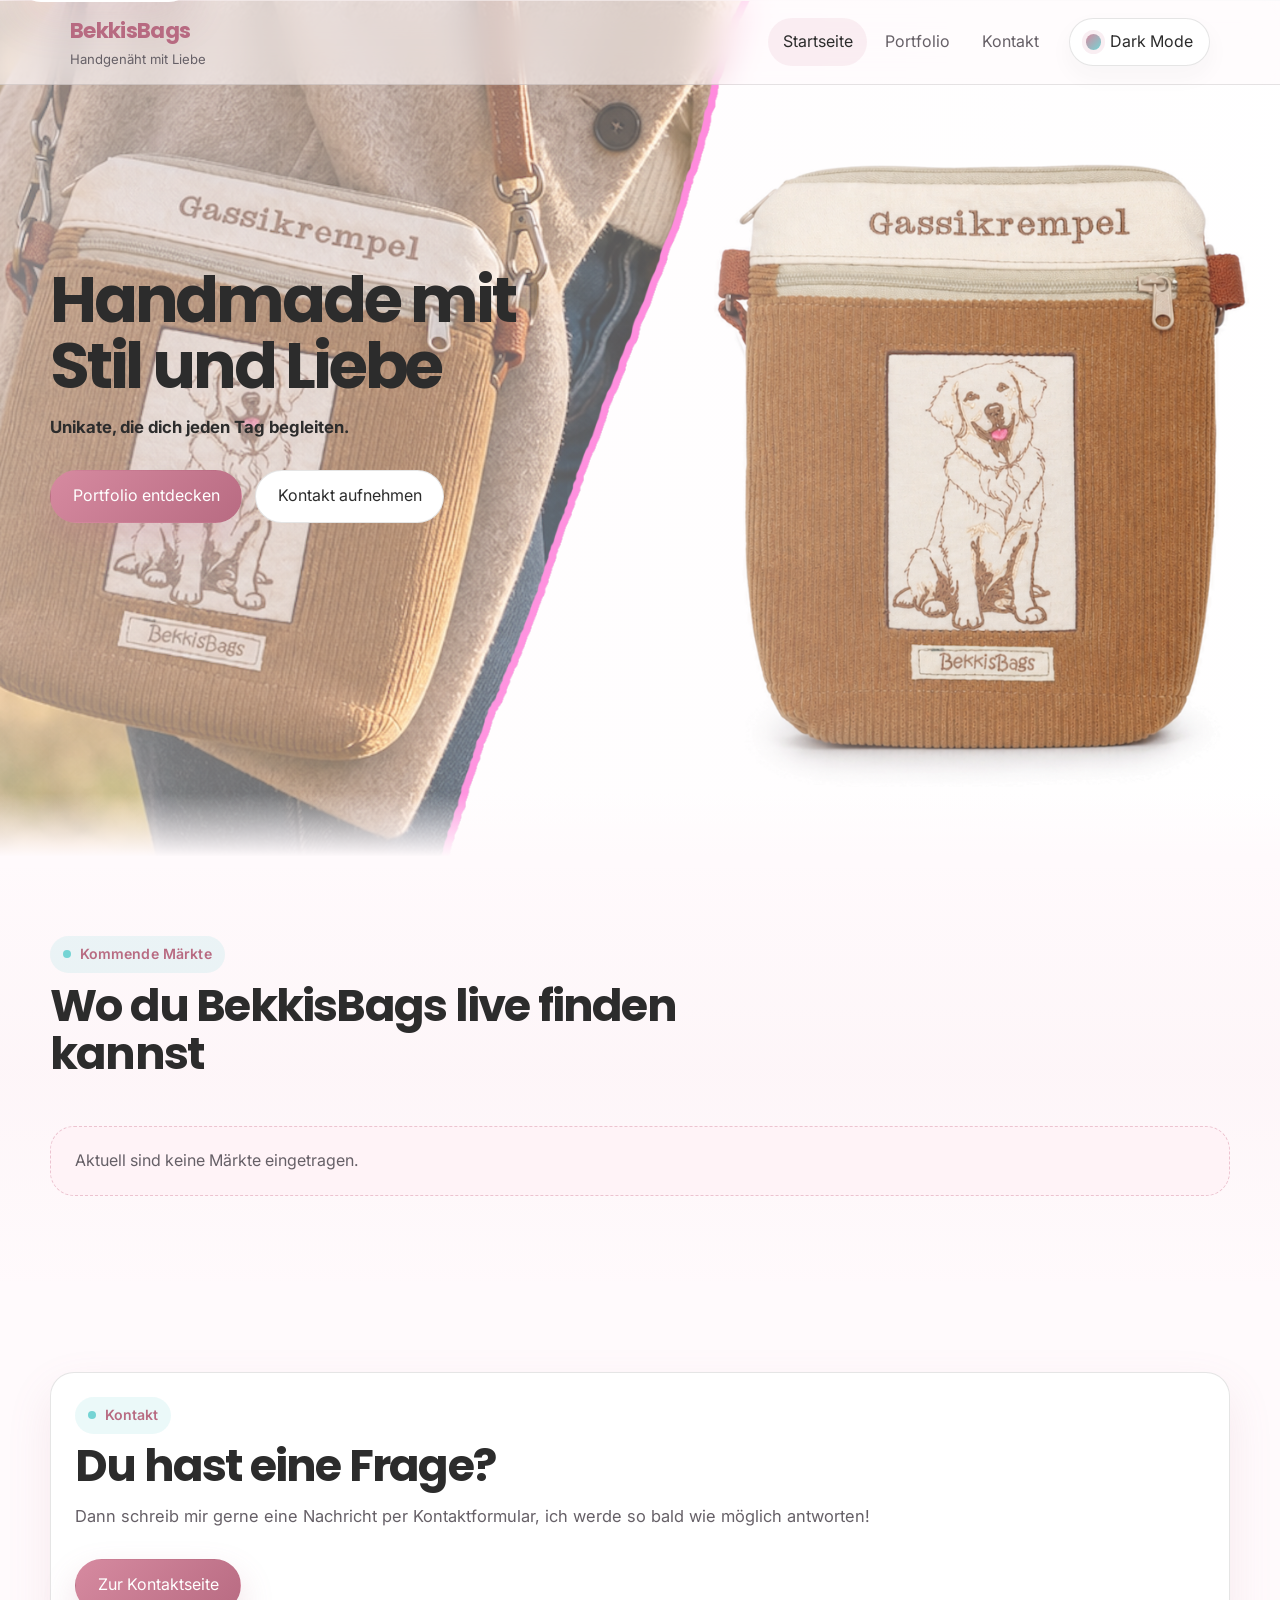
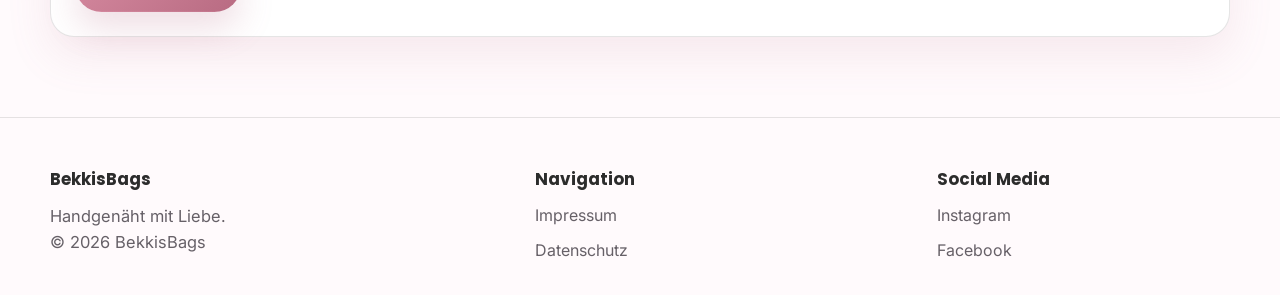
==== index.html @ 292ce3d6 "Add files via upload" ====
<!doctype html>
<html lang="de">
<head>
  <meta charset="utf-8">
  <meta name="viewport" content="width=device-width, initial-scale=1">
  <title>Handgenäht mit Liebe</title>
  <meta name="description" content="BekkisBags präsentiert handgenähte Taschen, Rucksäcke, Portmonees und Accessoires als stilvolles Portfolio mit Kontaktmöglichkeit.">
  <meta name="keywords" content="BekkisBags, Taschen, Rucksäcke, Portmonees, Accessoires, handgenäht, Handmade, Portfolio">
  <meta name="theme-color" content="#d68aa0">
  <meta property="og:title" content="Handgenäht mit Liebe">
  <meta property="og:description" content="Portfolio für handgefertigte Taschen, Rucksäcke, Portmonees und kreative Näharbeiten.">
  <meta property="og:image" content="assets/images/og-image.svg">
  <meta name="twitter:card" content="summary_large_image">
  <meta name="twitter:title" content="Handgenäht mit Liebe">
  <meta name="twitter:description" content="Portfolio für handgefertigte Taschen, Rucksäcke, Portmonees und kreative Näharbeiten.">
  <meta name="twitter:image" content="assets/images/og-image.svg">
  <link rel="icon" href="assets/favicon/favicon.svg" type="image/svg+xml">
  <link rel="apple-touch-icon" href="assets/favicon/favicon.svg">
  <link rel="preconnect" href="https://fonts.googleapis.com">
  <link rel="preconnect" href="https://fonts.gstatic.com" crossorigin>
  <link href="https://fonts.googleapis.com/css2?family=Inter:wght@400;500;600;700&family=Poppins:wght@500;600;700&display=swap" rel="stylesheet">
  <link rel="stylesheet" href="css/style.css">
  <link rel="stylesheet" href="css/darkmode.css">
  <script src="js/main.js" defer></script>
  <script src="js/darkmode.js" defer></script>
  <script src="js/markets.js" defer></script>
</head>
<body class="page-home">
  <a class="skip-link" href="#inhalt">Zum Inhalt springen</a>

  <header class="site-header">
    <div class="header-inner">
      <a class="brand" href="index.html" aria-label="BekkisBags Startseite">
        <span class="brand__name">BekkisBags</span>
        <span class="brand__tagline">Handgenäht mit Liebe</span>
      </a>

      <div class="header-spacer"></div>

      <button class="nav-toggle" type="button" data-nav-toggle aria-expanded="false" aria-controls="site-nav">
        <span class="nav-toggle__bars" aria-hidden="true"><span></span><span></span><span></span></span>
        <span>Menü</span>
      </button>

      <nav id="site-nav" class="site-nav" data-site-nav aria-label="Hauptnavigation">
        <ul class="site-nav__list">
          <li><a class="nav-link" href="index.html">Startseite</a></li>
          <li><a class="nav-link" href="portfolio.html">Portfolio</a></li>
          <li><a class="nav-link" href="kontakt.html">Kontakt</a></li>
        </ul>
      </nav>

      <button class="theme-toggle" type="button" data-theme-toggle aria-pressed="false">
        <span class="theme-toggle__dot" aria-hidden="true"></span>
        <span class="theme-toggle__label" data-theme-label>Dark Mode</span>
      </button>
    </div>
  </header>

  <main id="inhalt" class="site-main">
    <section class="section hero">
      <div class="container hero__grid">
        <div class="hero__content">
          <h1 class="hero__title">Handmade mit Stil und Liebe</h1>
          <p class="hero__text">
            <strong>Unikate, die dich jeden Tag begleiten.</strong>
          </p>

          <div class="home-actions">
            <a class="button button--primary" href="portfolio.html">Portfolio entdecken</a>
            <a class="button button--ghost" href="kontakt.html">Kontakt aufnehmen</a>
          </div>
        </div>
      </div>
    </section>

    <section class="section section--soft" id="maerkte">
      <div class="container" data-markets data-markets-json="data/markets.json">
        <div class="section__heading">
          <span class="eyebrow">Kommende Märkte</span>
          <h2 class="section__title">Wo du BekkisBags live finden kannst</h2>
        </div>
        <div class="markets-grid" data-markets-list></div>
        <p class="empty-state" data-markets-empty hidden>Aktuell sind keine Märkte eingetragen.</p>
      </div>
    </section>

    <section class="section">
      <div class="container">
        <div class="panel">
          <span class="eyebrow">Kontakt</span>
          <h2 class="section__title">Du hast eine Frage?</h2>
          <p class="section__intro">
            Dann schreib mir gerne eine Nachricht per Kontaktformular, ich werde so bald wie möglich antworten!
          </p>
          <div class="home-actions">
            <a class="button button--primary" href="kontakt.html">Zur Kontaktseite</a>
          </div>
        </div>
      </div>
    </section>
  </main>

  <footer class="site-footer">
    <div class="footer-inner">
      <div>
        <h2 class="footer-title">BekkisBags</h2>
        <p class="section__intro">
          Handgenäht mit Liebe.
        </p>
        <p class="section__intro">
          © 2026 BekkisBags
        </p>
      </div>

      <div>
        <h2 class="footer-title">Navigation</h2>
        <ul class="footer-nav">
          <li><a href="impressum.html">Impressum</a></li>
          <li><a href="datenschutz.html">Datenschutz</a></li>
        </ul>
      </div>

      <div>
        <h2 class="footer-title">Social Media</h2>
        <ul class="social-list">
          <li><a href="https://www.instagram.com/bekkisbags/" target="_blank" rel="noopener noreferrer">Instagram</a></li>
          <li><a href="https://www.facebook.com/profile.php?id=61571619514822" target="_blank" rel="noopener noreferrer">Facebook</a></li>
        </ul>
      </div>
    </div>
  </footer>
</body>
</html>
---- css/style.css ----
/* ==========================================================================
   BekkisBags - Grundlayout und Komponenten
   --------------------------------------------------------------------------
   Diese Datei enthält die komplette helle Basis der Website:
   - Farben und Typografie
   - Header, Navigation und Footer
   - Hero, Karten, Formulare und Galerie
   - Responsive Layout für Mobile, Tablet und Desktop
   ========================================================================== */

:root {
  --primary: #d68aa0;
  --primary-dark: #b86b82;
  --accent: #74d4d4;
  --background: #fffafc;
  --surface: #ffffff;
  --surface-alt: #fff3f7;
  --text: #2c2c2c;
  --muted: #666067;
  --border: rgba(44, 44, 44, 0.12);
  --shadow: 0 18px 45px rgba(182, 107, 130, 0.12);
  --radius-xl: 32px;
  --radius-lg: 24px;
  --radius-md: 18px;
  --radius-sm: 12px;
  --container: 1180px;
  --transition: 200ms ease;
  --header-height: 84px;
  color-scheme: light;
}

html {
  scroll-behavior: smooth;
}

*,
*::before,
*::after {
  box-sizing: border-box;
}

body {
  margin: 0;
  min-height: 100vh;
  font-family: "Inter", system-ui, -apple-system, BlinkMacSystemFont, "Segoe UI", sans-serif;
  background:
    radial-gradient(circle at top left, rgba(214, 138, 160, 0.12), transparent 34%),
    radial-gradient(circle at top right, rgba(116, 212, 212, 0.12), transparent 28%),
    var(--background);
  color: var(--text);
  line-height: 1.6;
  text-rendering: optimizeLegibility;
  -webkit-font-smoothing: antialiased;
}

img,
svg {
  max-width: 100%;
  display: block;
}

a {
  color: inherit;
  text-decoration: none;
}

button,
input,
textarea,
select {
  font: inherit;
}

button {
  cursor: pointer;
}

::selection {
  background: rgba(214, 138, 160, 0.22);
}

.skip-link {
  position: absolute;
  left: 1rem;
  top: -3rem;
  z-index: 1000;
  padding: 0.75rem 1rem;
  border-radius: 999px;
  background: var(--surface);
  box-shadow: var(--shadow);
  transition: top var(--transition);
}

.skip-link:focus {
  top: 1rem;
}

.site-header {
  position: sticky;
  top: 0;
  z-index: 900;
  backdrop-filter: blur(16px);
  background: color-mix(in srgb, var(--background) 82%, transparent);
  border-bottom: 1px solid var(--border);
}

body.page-home .site-header {
  background: color-mix(in srgb, var(--background) 58%, transparent);
}

.header-inner {
  max-width: var(--container);
  min-height: var(--header-height);
  margin: 0 auto;
  padding: 0 1.25rem;
  display: flex;
  align-items: center;
  gap: 1rem;
}

.brand {
  display: inline-flex;
  flex-direction: column;
  justify-content: center;
  gap: 0.05rem;
  min-width: 0;
}

.brand__name {
  font-family: "Poppins", sans-serif;
  font-size: 1.35rem;
  font-weight: 700;
  letter-spacing: -0.03em;
  color: var(--primary-dark);
}

.brand__tagline {
  font-size: 0.82rem;
  color: var(--muted);
}

.header-spacer {
  flex: 1;
}

.nav-toggle,
.theme-toggle {
  border: 1px solid var(--border);
  background: var(--surface);
  color: var(--text);
  border-radius: 999px;
  min-height: 48px;
  padding: 0 1rem;
  transition:
    transform var(--transition),
    border-color var(--transition),
    background-color var(--transition),
    color var(--transition);
  box-shadow: 0 10px 24px rgba(44, 44, 44, 0.04);
}

.nav-toggle:hover,
.theme-toggle:hover,
.nav-link:hover,
.button:hover,
.category-card:hover,
.gallery-card:hover {
  transform: translateY(-1px);
}

.nav-toggle {
  display: none;
  align-items: center;
  gap: 0.6rem;
}

.nav-toggle__bars {
  width: 18px;
  height: 12px;
  position: relative;
}

.nav-toggle__bars span {
  position: absolute;
  left: 0;
  right: 0;
  height: 2px;
  border-radius: 99px;
  background: currentColor;
  transition: transform var(--transition), top var(--transition), opacity var(--transition);
}

.nav-toggle__bars span:nth-child(1) { top: 0; }
.nav-toggle__bars span:nth-child(2) { top: 5px; }
.nav-toggle__bars span:nth-child(3) { top: 10px; }

.nav-toggle[aria-expanded="true"] .nav-toggle__bars span:nth-child(1) {
  top: 5px;
  transform: rotate(45deg);
}

.nav-toggle[aria-expanded="true"] .nav-toggle__bars span:nth-child(2) {
  opacity: 0;
}

.nav-toggle[aria-expanded="true"] .nav-toggle__bars span:nth-child(3) {
  top: 5px;
  transform: rotate(-45deg);
}

.site-nav {
  display: flex;
  align-items: center;
  gap: 0.4rem;
}

.site-nav__list {
  display: flex;
  align-items: center;
  gap: 0.2rem;
  list-style: none;
  margin: 0;
  padding: 0;
}

.nav-link {
  display: inline-flex;
  align-items: center;
  min-height: 48px;
  padding: 0 0.9rem;
  border-radius: 999px;
  color: var(--muted);
  transition:
    transform var(--transition),
    color var(--transition),
    background-color var(--transition);
}

.nav-link:hover,
.nav-link[aria-current="page"] {
  color: var(--text);
  background: rgba(214, 138, 160, 0.12);
}

.theme-toggle {
  display: inline-flex;
  align-items: center;
  gap: 0.55rem;
  white-space: nowrap;
}

.theme-toggle__dot {
  width: 0.95rem;
  height: 0.95rem;
  border-radius: 50%;
  background: linear-gradient(135deg, var(--primary), var(--accent));
  box-shadow: 0 0 0 4px rgba(214, 138, 160, 0.14);
}

.site-main {
  width: 100%;
}

.section {
  padding: 5rem 1.25rem;
}

.section--soft {
  background: linear-gradient(180deg, transparent, rgba(214, 138, 160, 0.04), transparent);
}

.container {
  max-width: var(--container);
  margin: 0 auto;
}

.eyebrow {
  display: inline-flex;
  align-items: center;
  gap: 0.55rem;
  padding: 0.45rem 0.8rem;
  border-radius: 999px;
  background: rgba(116, 212, 212, 0.14);
  color: var(--primary-dark);
  font-size: 0.88rem;
  font-weight: 600;
  letter-spacing: 0.01em;
}

.eyebrow::before {
  content: "";
  width: 0.5rem;
  height: 0.5rem;
  border-radius: 50%;
  background: var(--accent);
}

.hero {
  position: relative;
  min-height: 95vh;
  z-index: 0;
  margin-top: calc(var(--header-height) * -1);
  padding-top: calc(var(--header-height) + 3rem);
  padding-bottom: 5rem;
  overflow: hidden;
  background-image:
    linear-gradient(
      90deg,
      rgba(255, 250, 252, 0.50) 0%,
      rgba(255, 250, 252, 0.40) 34%,
      rgba(255, 250, 252, 0.30) 64%,
      rgba(255, 250, 252, 0.10) 100%
    ),
    url("../assets/images/hero/hero.webp");
  background-size: cover;
  background-position: center right;
  background-repeat: no-repeat;
  isolation: isolate;
}

.hero__grid {
  display: grid;
  grid-template-columns: minmax(0, 1fr);
  align-items: center;
}

.hero__content {
  position: relative;
  z-index: 1;
  max-width: 42rem;
  margin-top: 8rem;
}

.hero__brand {
  display: inline-flex;
  margin-bottom: 0.5rem;
  font-family: "Poppins", sans-serif;
  font-size: 0.94rem;
  font-weight: 700;
  letter-spacing: 0.18em;
  text-transform: uppercase;
  color: var(--primary-dark);
}

.hero__title {
  margin: 0.4rem 0 1rem;
  font-family: "Poppins", sans-serif;
  font-size: clamp(2.2rem, 5vw, 4.2rem);
  line-height: 1.02;
  letter-spacing: -0.05em;
  max-width: 12ch;
}

.hero__text {
  margin: 0;
  max-width: 40rem;
  color: var(--text);
  font-size: 1.05rem;
}

.hero__actions {
  display: flex;
  flex-wrap: wrap;
  gap: 0.8rem;
  margin-top: 1.6rem;
}

.button {
  display: inline-flex;
  align-items: center;
  justify-content: center;
  gap: 0.55rem;
  min-height: 50px;
  padding: 0.8rem 1.35rem;
  border-radius: 999px;
  border: 1px solid transparent;
  transition:
    transform var(--transition),
    background-color var(--transition),
    color var(--transition),
    border-color var(--transition);
}

.button--primary {
  background: linear-gradient(135deg, var(--primary), var(--primary-dark));
  color: #fff;
  box-shadow: 0 16px 34px rgba(182, 107, 130, 0.22);
}

.button--ghost {
  background: var(--surface);
  border-color: var(--border);
  color: var(--text);
}

.home-actions {
  display: flex;
  flex-wrap: wrap;
  gap: 0.8rem;
  margin-top: 1.8rem;
}

.hero::after {
  content: "";
  position: absolute;
  left: 0;
  right: 0;
  bottom: -1px;
  height: clamp(6rem, 14vw, 12rem);
  background: linear-gradient(180deg, rgba(255, 250, 252, 0) 0%, var(--background) 100%);
  pointer-events: none;
  z-index: 0;
  height: 4rem;
}

.section__heading {
  max-width: 48rem;
  margin-bottom: 2rem;
}

.section__title {
  margin: 0.55rem 0 0.8rem;
  font-family: "Poppins", sans-serif;
  font-size: clamp(1.8rem, 3.5vw, 2.8rem);
  line-height: 1.08;
  letter-spacing: -0.04em;
}

.section__intro {
  margin: 0;
  color: var(--muted);
  font-size: 1.03rem;
}

.section__subtitle {
  margin: 0;
  font-family: "Poppins", sans-serif;
  font-size: 1.6rem;
  letter-spacing: -0.03em;
}

.about-grid,
.category-grid,
.contact-grid {
  display: grid;
  gap: 1.2rem;
}

.about-grid {
  grid-template-columns: 1.2fr 0.8fr;
}

.panel {
  padding: 1.5rem;
  border-radius: var(--radius-lg);
  background: var(--surface);
  border: 1px solid var(--border);
  box-shadow: var(--shadow);
}

.bullet-list {
  list-style: none;
  margin: 1rem 0 0;
  padding: 0;
  display: grid;
  gap: 0.85rem;
}

.bullet-list li {
  display: flex;
  gap: 0.75rem;
  align-items: flex-start;
}

.bullet-list li::before {
  content: "";
  width: 0.75rem;
  height: 0.75rem;
  margin-top: 0.35rem;
  border-radius: 50%;
  background: linear-gradient(135deg, var(--primary), var(--accent));
  flex: 0 0 auto;
}

.stat-grid {
  display: grid;
  grid-template-columns: repeat(2, minmax(0, 1fr));
  gap: 0.9rem;
}

.stat {
  padding: 1.05rem;
  border-radius: 18px;
  background: var(--surface-alt);
}

.stat__value {
  display: block;
  font-family: "Poppins", sans-serif;
  font-size: 1.6rem;
  color: var(--primary-dark);
  line-height: 1;
}

.stat__label {
  display: block;
  margin-top: 0.35rem;
  color: var(--muted);
}

.category-grid {
  grid-template-columns: repeat(5, minmax(0, 1fr));
}

.category-card {
  display: flex;
  flex-direction: column;
  overflow: hidden;
  border-radius: var(--radius-lg);
  background: var(--surface);
  border: 1px solid var(--border);
  box-shadow: var(--shadow);
  min-height: 100%;
  transition:
    transform var(--transition),
    box-shadow var(--transition);
}

.category-card__media {
  aspect-ratio: 4 / 5;
  background: linear-gradient(135deg, rgba(214, 138, 160, 0.12), rgba(116, 212, 212, 0.12));
}

.category-card__media img {
  width: 100%;
  height: 100%;
  object-fit: cover;
}

.category-card__body {
  padding: 1rem 1rem 1.15rem;
}

.category-card__title {
  margin: 0 0 0.35rem;
  font-family: "Poppins", sans-serif;
  font-size: 1.1rem;
}

.category-card__text {
  margin: 0;
  color: var(--muted);
  font-size: 0.96rem;
}

.markets-grid {
  display: grid;
  grid-template-columns: repeat(3, minmax(0, 1fr));
  gap: 1rem;
}

.market-card {
  padding: 1.2rem;
  border-radius: var(--radius-lg);
  background: var(--surface);
  border: 1px solid var(--border);
  box-shadow: var(--shadow);
}

.market-card__date {
  display: inline-flex;
  margin-bottom: 0.7rem;
  padding: 0.4rem 0.72rem;
  border-radius: 999px;
  background: rgba(116, 212, 212, 0.14);
  color: var(--primary-dark);
  font-size: 0.88rem;
  font-weight: 600;
}

.market-card__title {
  margin: 0 0 0.35rem;
  font-family: "Poppins", sans-serif;
  font-size: 1.1rem;
}

.market-card__meta {
  margin: 0;
  color: var(--muted);
}

.empty-state {
  padding: 1.3rem 1.5rem;
  border-radius: var(--radius-lg);
  background: var(--surface-alt);
  border: 1px dashed rgba(214, 138, 160, 0.45);
  color: var(--muted);
}

.gallery-wrap {
  display: grid;
  gap: 1rem;
}

.portfolio-filters {
  display: flex;
  flex-wrap: wrap;
  gap: 0.7rem;
  margin-bottom: 1.5rem;
}

.filter-button {
  min-height: 44px;
  padding: 0.68rem 1.05rem;
  border-radius: 999px;
  border: 1px solid var(--border);
  background: var(--surface);
  color: var(--muted);
  transition:
    transform var(--transition),
    background-color var(--transition),
    color var(--transition),
    border-color var(--transition),
    box-shadow var(--transition);
}

.filter-button:hover {
  transform: translateY(-1px);
  color: var(--text);
  border-color: rgba(214, 138, 160, 0.35);
  box-shadow: 0 12px 24px rgba(44, 44, 44, 0.05);
}

.filter-button.is-active {
  background: linear-gradient(135deg, var(--primary), var(--primary-dark));
  color: #fff;
  border-color: transparent;
  box-shadow: 0 16px 34px rgba(182, 107, 130, 0.22);
}

.gallery-grid {
  column-count: 3;
  column-gap: 1rem;
}

.gallery-card {
  display: inline-flex;
  width: 100%;
  margin: 0 0 1rem;
  padding: 0;
  border: 0;
  background: transparent;
  text-align: left;
  break-inside: avoid;
  overflow: hidden;
  border-radius: var(--radius-lg);
  box-shadow: var(--shadow);
}

.gallery-card__figure {
  margin: 0;
  background: var(--surface);
  border: 1px solid var(--border);
  border-radius: inherit;
  overflow: hidden;
}

.gallery-card__figure img {
  width: 100%;
  height: auto;
}

.gallery-card__caption {
  padding: 0.85rem 1rem 1rem;
}

.gallery-card__caption strong {
  display: block;
  margin-bottom: 0.2rem;
  font-family: "Poppins", sans-serif;
}

.gallery-card__caption span {
  color: var(--muted);
  font-size: 0.92rem;
}

.gallery-tools {
  display: flex;
  justify-content: space-between;
  gap: 1rem;
  align-items: flex-end;
}

.gallery-note {
  margin: 0;
  color: var(--muted);
  max-width: 52rem;
}

.gallery-note code {
  padding: 0.12rem 0.38rem;
  border-radius: 999px;
  background: rgba(214, 138, 160, 0.12);
}

.lightbox {
  position: fixed;
  inset: 0;
  z-index: 1200;
  display: none;
  place-items: center;
  padding: 1rem;
  background: rgba(15, 15, 15, 0.8);
}

.lightbox.is-open {
  display: grid;
}

.lightbox__dialog {
  width: min(1100px, 100%);
  max-height: 92vh;
  display: grid;
  gap: 0.8rem;
  color: #fff;
}

.lightbox__frame {
  position: relative;
  border-radius: 26px;
  overflow: hidden;
  background: #111;
  box-shadow: 0 30px 100px rgba(0, 0, 0, 0.38);
}

.lightbox__frame img {
  width: 100%;
  height: min(80vh, 960px);
  object-fit: contain;
  background: #111;
}

.lightbox__bar {
  display: flex;
  justify-content: space-between;
  gap: 0.75rem;
  align-items: center;
}

.lightbox__title {
  font-family: "Poppins", sans-serif;
  font-size: 1rem;
}

.lightbox__controls {
  display: flex;
  gap: 0.5rem;
}

.icon-button {
  min-width: 48px;
  min-height: 48px;
  border: 1px solid rgba(255, 255, 255, 0.18);
  color: #fff;
  background: rgba(255, 255, 255, 0.08);
  border-radius: 999px;
}

.contact-grid {
  grid-template-columns: 0.95fr 1.05fr;
  align-items: start;
}

.contact-list {
  list-style: none;
  padding: 0;
  margin: 1.2rem 0 0;
  display: grid;
  gap: 0.9rem;
}

.contact-list li {
  padding: 1rem 1.05rem;
  border-radius: 18px;
  background: var(--surface-alt);
}

.contact-list strong {
  display: block;
  margin-bottom: 0.2rem;
}

.form {
  display: grid;
  gap: 1rem;
}

.field {
  display: grid;
  gap: 0.45rem;
}

.field label {
  font-weight: 600;
}

.field input,
.field textarea {
  width: 100%;
  padding: 0.95rem 1rem;
  border-radius: 16px;
  border: 1px solid var(--border);
  background: var(--surface);
  color: var(--text);
  transition: border-color var(--transition), box-shadow var(--transition);
}

.field input:focus,
.field textarea:focus {
  outline: none;
  border-color: rgba(214, 138, 160, 0.65);
  box-shadow: 0 0 0 4px rgba(214, 138, 160, 0.12);
}

.field textarea {
  min-height: 180px;
  resize: vertical;
}

.form__meta {
  font-size: 0.92rem;
  color: var(--muted);
}

.form__message {
  display: none;
  padding: 0.95rem 1rem;
  border-radius: 16px;
  border: 1px solid transparent;
}

.form__message.is-visible {
  display: block;
}

.form__message--success {
  background: rgba(116, 212, 212, 0.14);
  border-color: rgba(116, 212, 212, 0.35);
  color: var(--text);
}

.form__message--error {
  background: rgba(214, 138, 160, 0.12);
  border-color: rgba(214, 138, 160, 0.35);
  color: var(--text);
}

.field__error {
  color: #b4003b;
  font-size: 0.92rem;
}

.form__actions {
  display: flex;
  flex-wrap: wrap;
  gap: 0.75rem;
  align-items: center;
}

.site-footer {
  padding: 3rem 1.25rem 2rem;
  border-top: 1px solid var(--border);
  background: color-mix(in srgb, var(--background) 92%, var(--surface));
}

.footer-inner {
  max-width: var(--container);
  margin: 0 auto;
  display: grid;
  grid-template-columns: 1.1fr 0.9fr 0.7fr;
  gap: 1.5rem;
  align-items: start;
}

.footer-title {
  margin: 0 0 0.65rem;
  font-family: "Poppins", sans-serif;
  font-size: 1.05rem;
}

.footer-nav,
.social-list {
  list-style: none;
  margin: 0;
  padding: 0;
  display: grid;
  gap: 0.55rem;
}

.footer-nav a,
.social-list a {
  color: var(--muted);
}

.footer-nav a:hover,
.social-list a:hover {
  color: var(--text);
}

.footer-copy {
  margin: 1.5rem auto 0;
  max-width: var(--container);
  color: var(--muted);
  font-size: 0.92rem;
}

.legal-page {
  padding-top: 2rem;
}

.prose {
  max-width: 78ch;
}

.prose h2,
.prose h3 {
  font-family: "Poppins", sans-serif;
  letter-spacing: -0.03em;
}

.prose p,
.prose li {
  color: var(--text);
}

.prose .note {
  padding: 1rem 1.1rem;
  border-radius: 16px;
  background: rgba(214, 138, 160, 0.08);
  border: 1px solid rgba(214, 138, 160, 0.16);
}

.hide-on-desktop {
  display: none;
}

@media (max-width: 1100px) {
  .about-grid,
  .contact-grid,
  .footer-inner {
    grid-template-columns: 1fr;
  }

  .category-grid {
    grid-template-columns: repeat(2, minmax(0, 1fr));
  }

  .markets-grid {
    grid-template-columns: repeat(2, minmax(0, 1fr));
  }
}

@media (max-width: 880px) {
  .nav-toggle {
    display: inline-flex;
  }

  .site-nav {
    position: absolute;
    top: calc(var(--header-height) - 0.4rem);
    right: 1.25rem;
    left: 1.25rem;
    display: none;
    flex-direction: column;
    align-items: stretch;
    gap: 0.75rem;
    padding: 0.9rem;
    border-radius: 24px;
    background: var(--surface);
    border: 1px solid var(--border);
    box-shadow: var(--shadow);
  }

  .site-nav.is-open {
    display: flex;
  }

  .site-nav__list {
    flex-direction: column;
    align-items: stretch;
  }

  .nav-link {
    justify-content: center;
  }

  .nav-link:hover {
    transform: none;
  }

  .theme-toggle {
    justify-content: center;
  }

  .stat-grid,
  .markets-grid,
  .category-grid {
    grid-template-columns: 1fr;
  }

  .gallery-grid {
    column-count: 2;
  }

  .gallery-tools {
    flex-direction: column;
    align-items: flex-start;
  }
}

@media (max-width: 640px) {
  :root {
    --header-height: 76px;
  .hero {
    background-position: 8% center;
        background-image:
      linear-gradient(
        rgba(184, 184, 184, 0.50),
        rgba(221, 221, 221, 0.50)
      ),
      url("../assets/images/hero/hero.webp");
  }
}

  .header-inner {
    padding-inline: 1rem;
  }

  .section {
    padding: 3.5rem 1rem;
  }

  .hero {
    padding-top: calc(var(--header-height) + 2.5rem);
    padding-bottom: 4rem;
    background-image:
      url("../assets/images/hero/hero.webp");
  }

  .brand__tagline {
    display: none;
  }

  .hero__title {
    font-size: clamp(2.2rem, 12vw, 3.2rem);
  }

  .gallery-grid {
    column-count: 1;
  }

  .portfolio-filters {
    gap: 0.55rem;
  }

  .filter-button {
    flex: 1 1 calc(50% - 0.55rem);
    justify-content: center;
  }

  .lightbox__bar {
    align-items: flex-start;
    flex-direction: column;
  }

  .lightbox__frame img {
    height: auto;
  }

  .theme-toggle__label {
    display: none;
  }

  .hide-on-mobile {
    display: none;
  }
}
---- css/darkmode.css ----
/* ==========================================================================
   BekkisBags - Dark Mode
   --------------------------------------------------------------------------
   Diese Datei überschreibt nur die Farbvariablen und wenige Detailwerte,
   damit der dunkle Modus leicht verständlich und gut wartbar bleibt.
   ========================================================================== */

html[data-theme="dark"] {
  color-scheme: dark;
  --background: #181818;
  --surface: #242424;
  --surface-alt: #2b2b2b;
  --text: #f5f5f5;
  --muted: #c9c2c6;
  --border: rgba(245, 245, 245, 0.1);
  --shadow: 0 18px 45px rgba(0, 0, 0, 0.34);
}

html[data-theme="dark"] body {
  background:
    radial-gradient(circle at top left, rgba(214, 138, 160, 0.12), transparent 34%),
    radial-gradient(circle at top right, rgba(116, 212, 212, 0.1), transparent 28%),
    var(--background);
}

html[data-theme="dark"] .site-header,
html[data-theme="dark"] .site-footer {
  background: color-mix(in srgb, var(--background) 85%, #000);
}

html[data-theme="dark"] body.page-home .site-header {
  background: color-mix(in srgb, var(--background) 62%, #000);
}

html[data-theme="dark"] .nav-link[aria-current="page"],
html[data-theme="dark"] .nav-link:hover {
  background: rgba(214, 138, 160, 0.18);
}

html[data-theme="dark"] .info-card,
html[data-theme="dark"] .panel,
html[data-theme="dark"] .market-card,
html[data-theme="dark"] .category-card,
html[data-theme="dark"] .gallery-card__figure,
html[data-theme="dark"] .contact-list li,
html[data-theme="dark"] .field input,
html[data-theme="dark"] .field textarea {
  background: var(--surface);
}

html[data-theme="dark"] .empty-state,
html[data-theme="dark"] .note {
  background: rgba(214, 138, 160, 0.08);
}

html[data-theme="dark"] .button--ghost {
  background: var(--surface);
  color: var(--text);
}

html[data-theme="dark"] .hero {
  background-image:
    linear-gradient(
      90deg,
      rgba(24, 24, 24, 0.94) 0%,
      rgba(24, 24, 24, 0.88) 34%,
      rgba(24, 24, 24, 0.54) 64%,
      rgba(24, 24, 24, 0.2) 100%
    ),
    url("../assets/images/hero/hero.webp");
}

@media (max-width: 640px) {
  html[data-theme="dark"] .hero {
    background-image:
      linear-gradient(
        90deg,
        rgba(24, 24, 24, 0.96) 0%,
        rgba(24, 24, 24, 0.9) 50%,
        rgba(24, 24, 24, 0.68) 100%
      ),
      url("../assets/images/hero/hero.webp");
  }
}
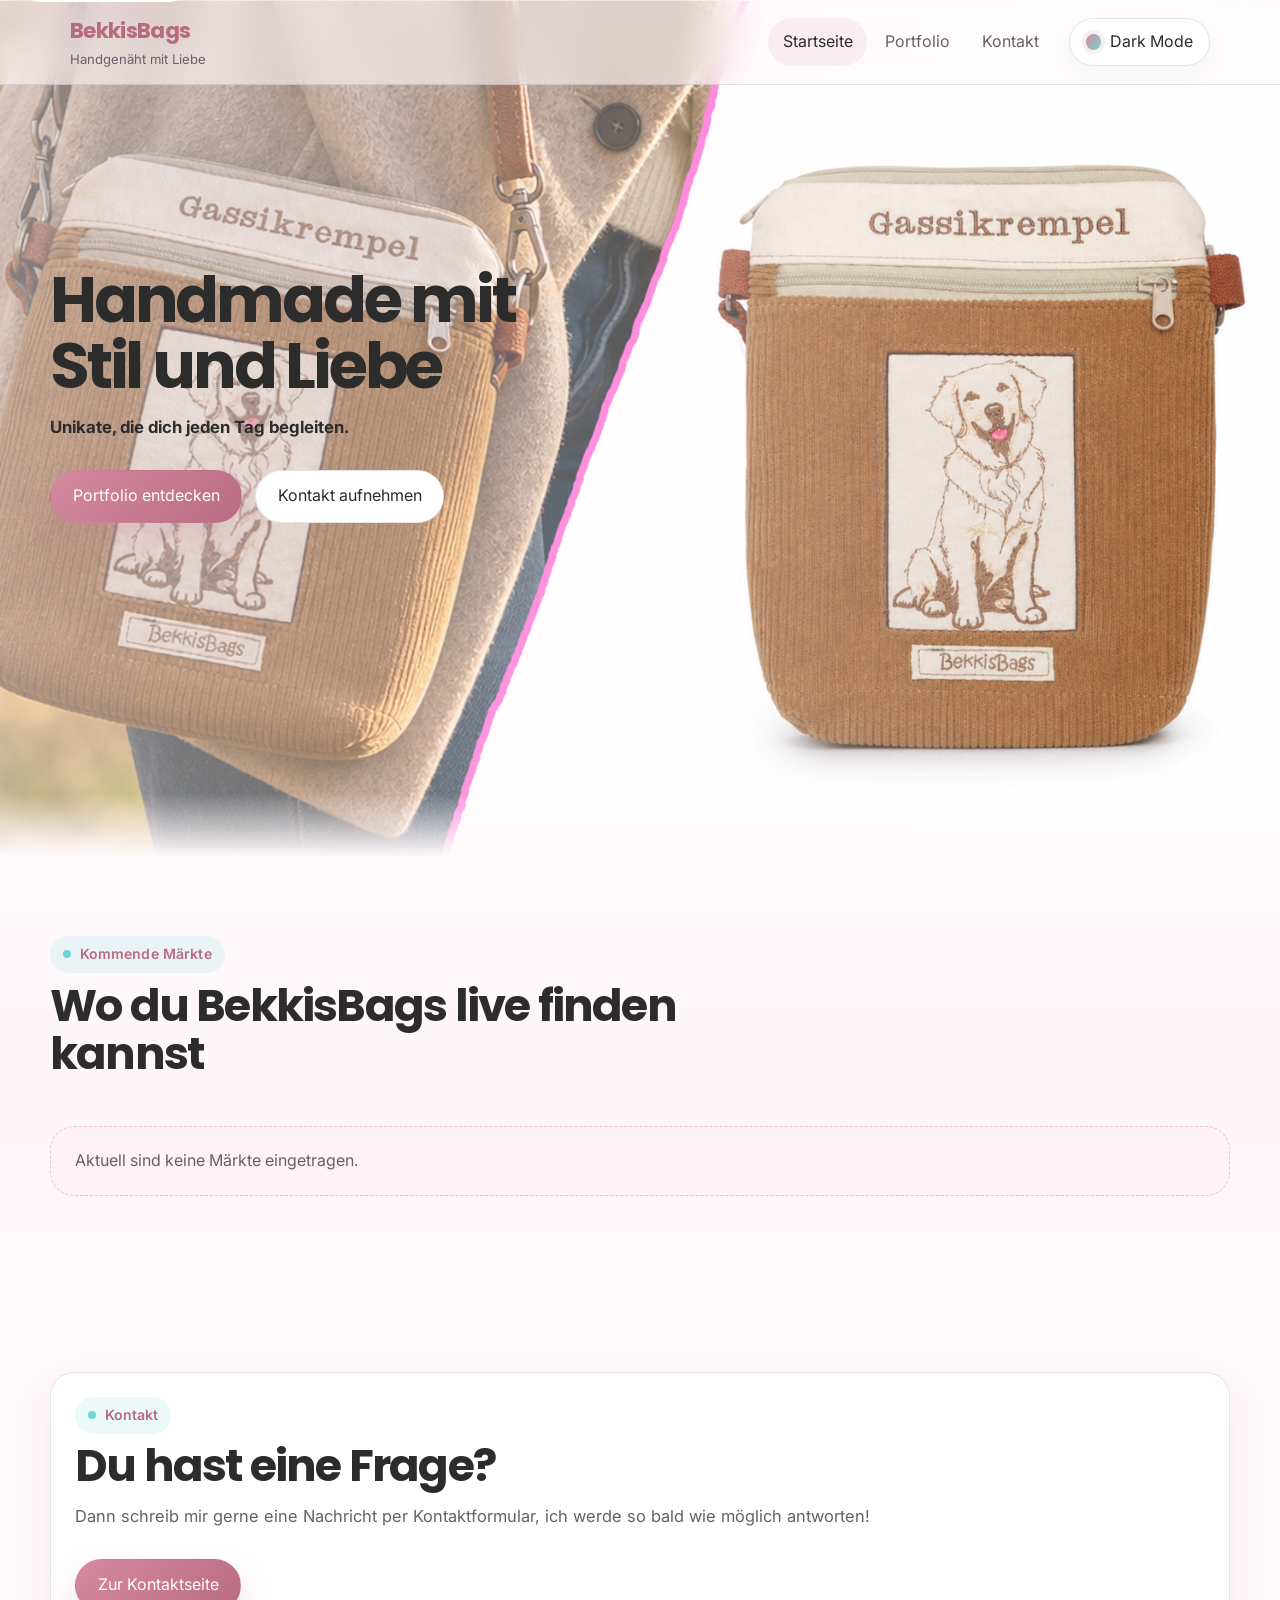
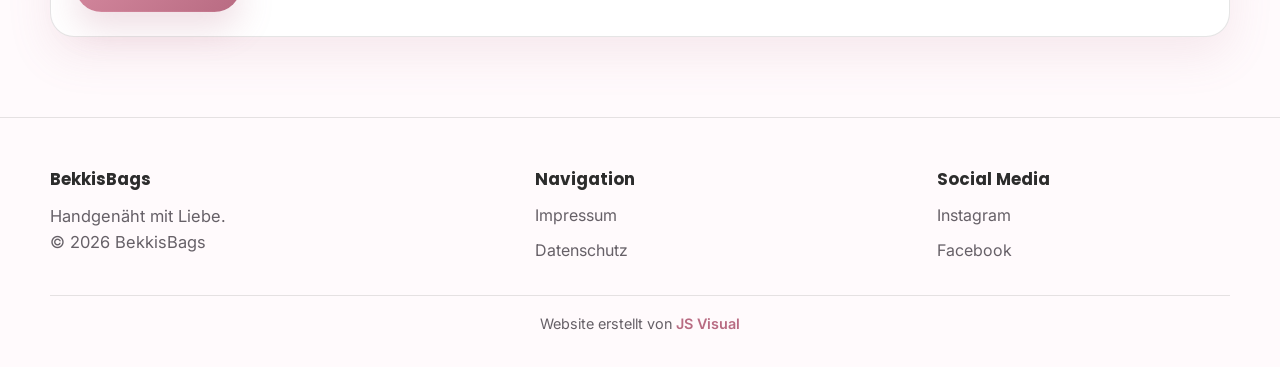
==== commit d0e5b1bb: "Update index.html" ====
--- a/index.html
+++ b/index.html
@@ -129,6 +129,12 @@
         </ul>
       </div>
     </div>
+      <p class="footer-credit">
+        Website erstellt von
+          <a href="https://js-visual.com" target="_blank" rel="noopener noreferrer">
+            JS Visual
+          </a>
+      </p>
   </footer>
 </body>
 </html>
--- a/css/style.css
+++ b/css/style.css
@@ -1,13 +1,3 @@
-/* ==========================================================================
-   BekkisBags - Grundlayout und Komponenten
-   --------------------------------------------------------------------------
-   Diese Datei enthält die komplette helle Basis der Website:
-   - Farben und Typografie
-   - Header, Navigation und Footer
-   - Hero, Karten, Formulare und Galerie
-   - Responsive Layout für Mobile, Tablet und Desktop
-   ========================================================================== */
-
 :root {
   --primary: #d68aa0;
   --primary-dark: #b86b82;
@@ -1086,3 +1076,23 @@
     display: none;
   }
 }
+
+.footer-credit {
+  max-width: var(--container);
+  margin: 2rem auto 0;
+  padding-top: 1rem;
+  border-top: 1px solid var(--border);
+  text-align: center;
+  font-size: 0.9rem;
+  color: var(--muted);
+}
+
+.footer-credit a {
+  color: var(--primary-dark);
+  font-weight: 600;
+  transition: color var(--transition);
+}
+
+.footer-credit a:hover {
+  color: var(--primary);
+}
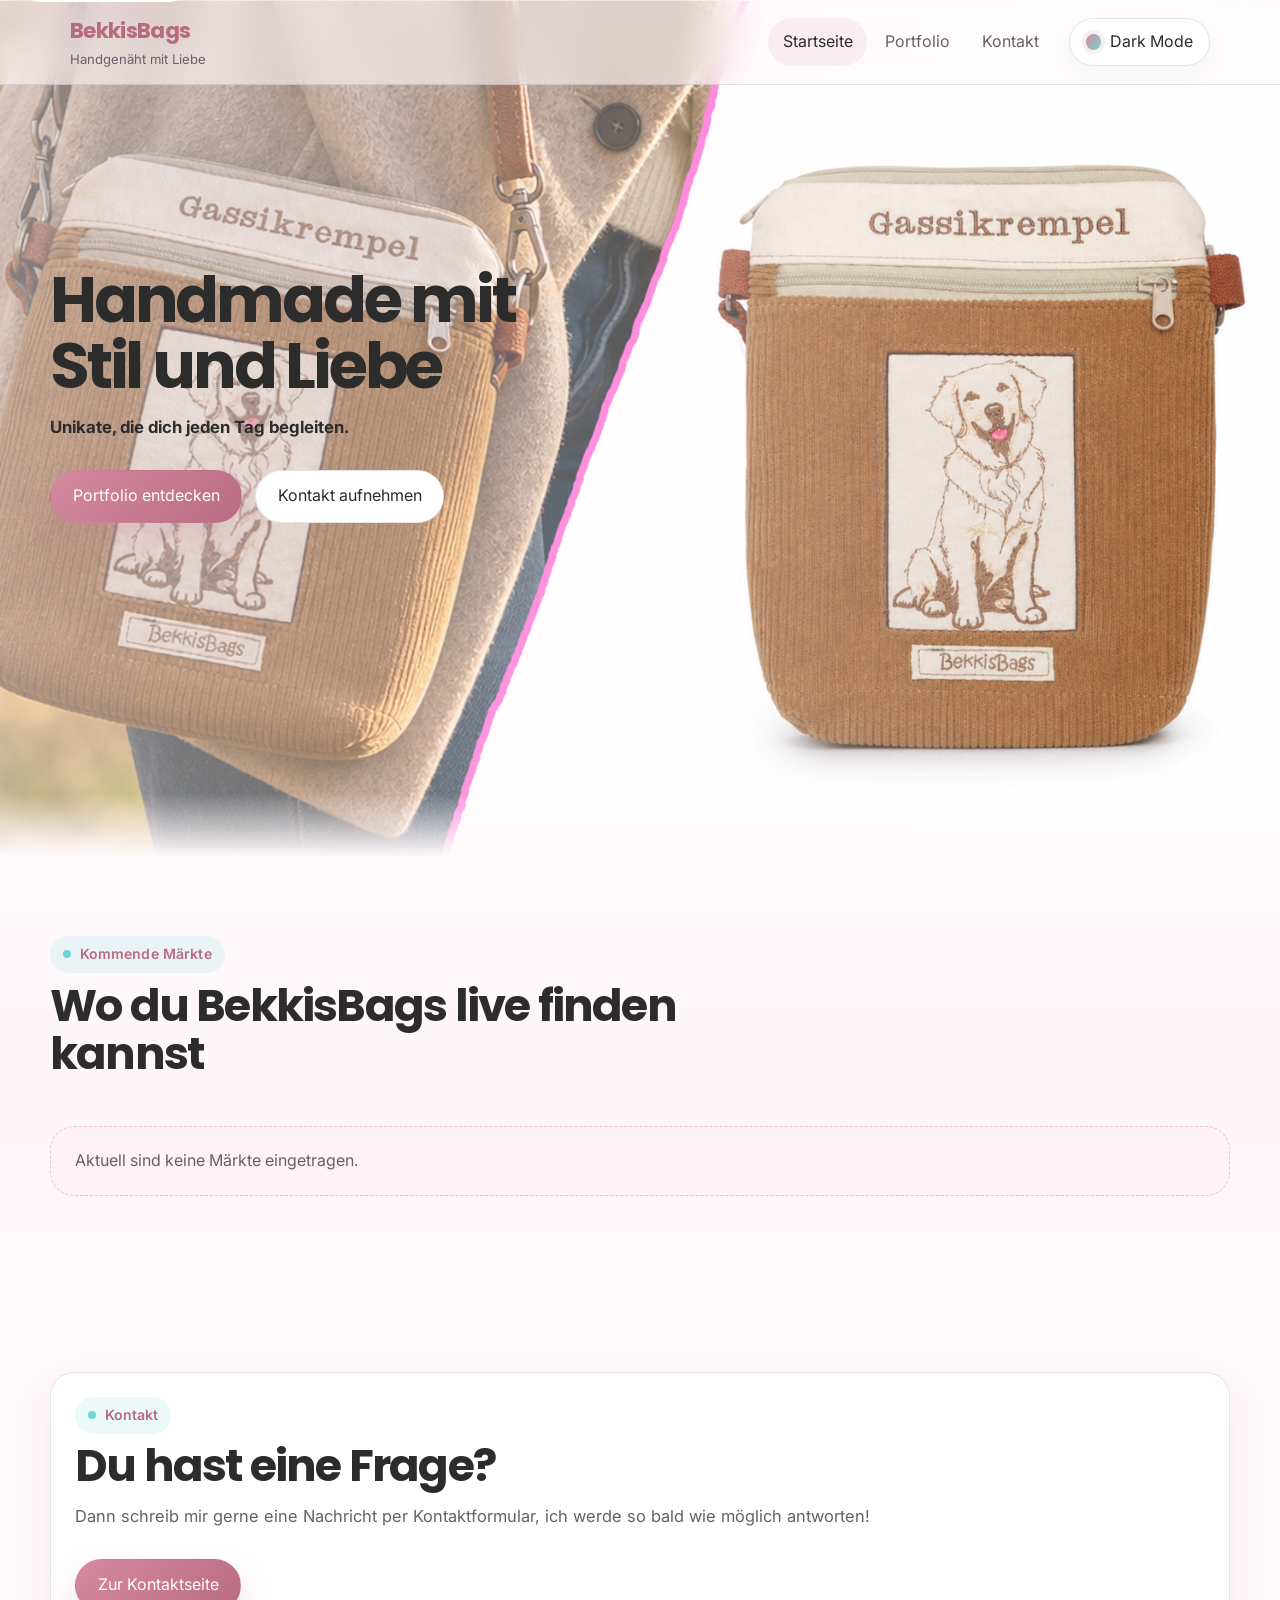
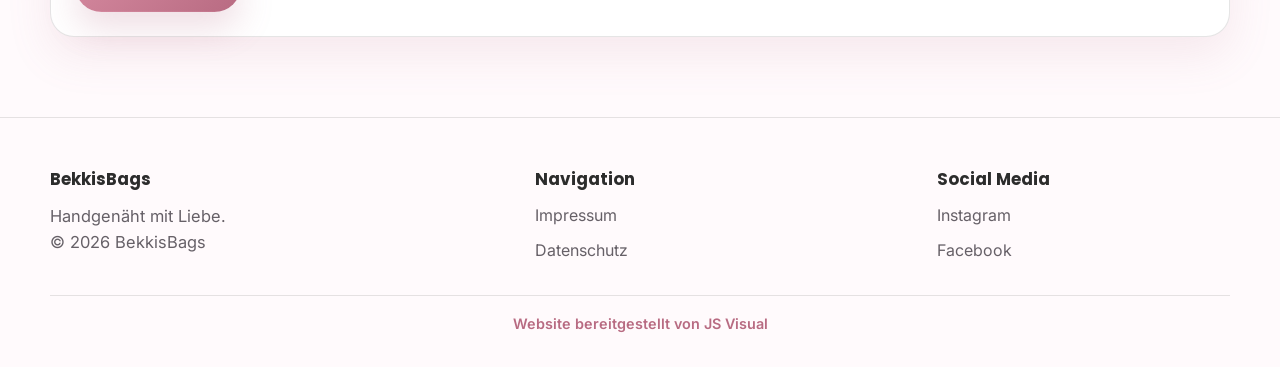
==== commit 790f2f0f: "Update index.html" ====
--- a/index.html
+++ b/index.html
@@ -130,11 +130,11 @@
       </div>
     </div>
       <p class="footer-credit">
-        Website erstellt von
           <a href="https://js-visual.com" target="_blank" rel="noopener noreferrer">
-            JS Visual
+            Website bereitgestellt von JS Visual
           </a>
       </p>
   </footer>
 </body>
 </html>
+
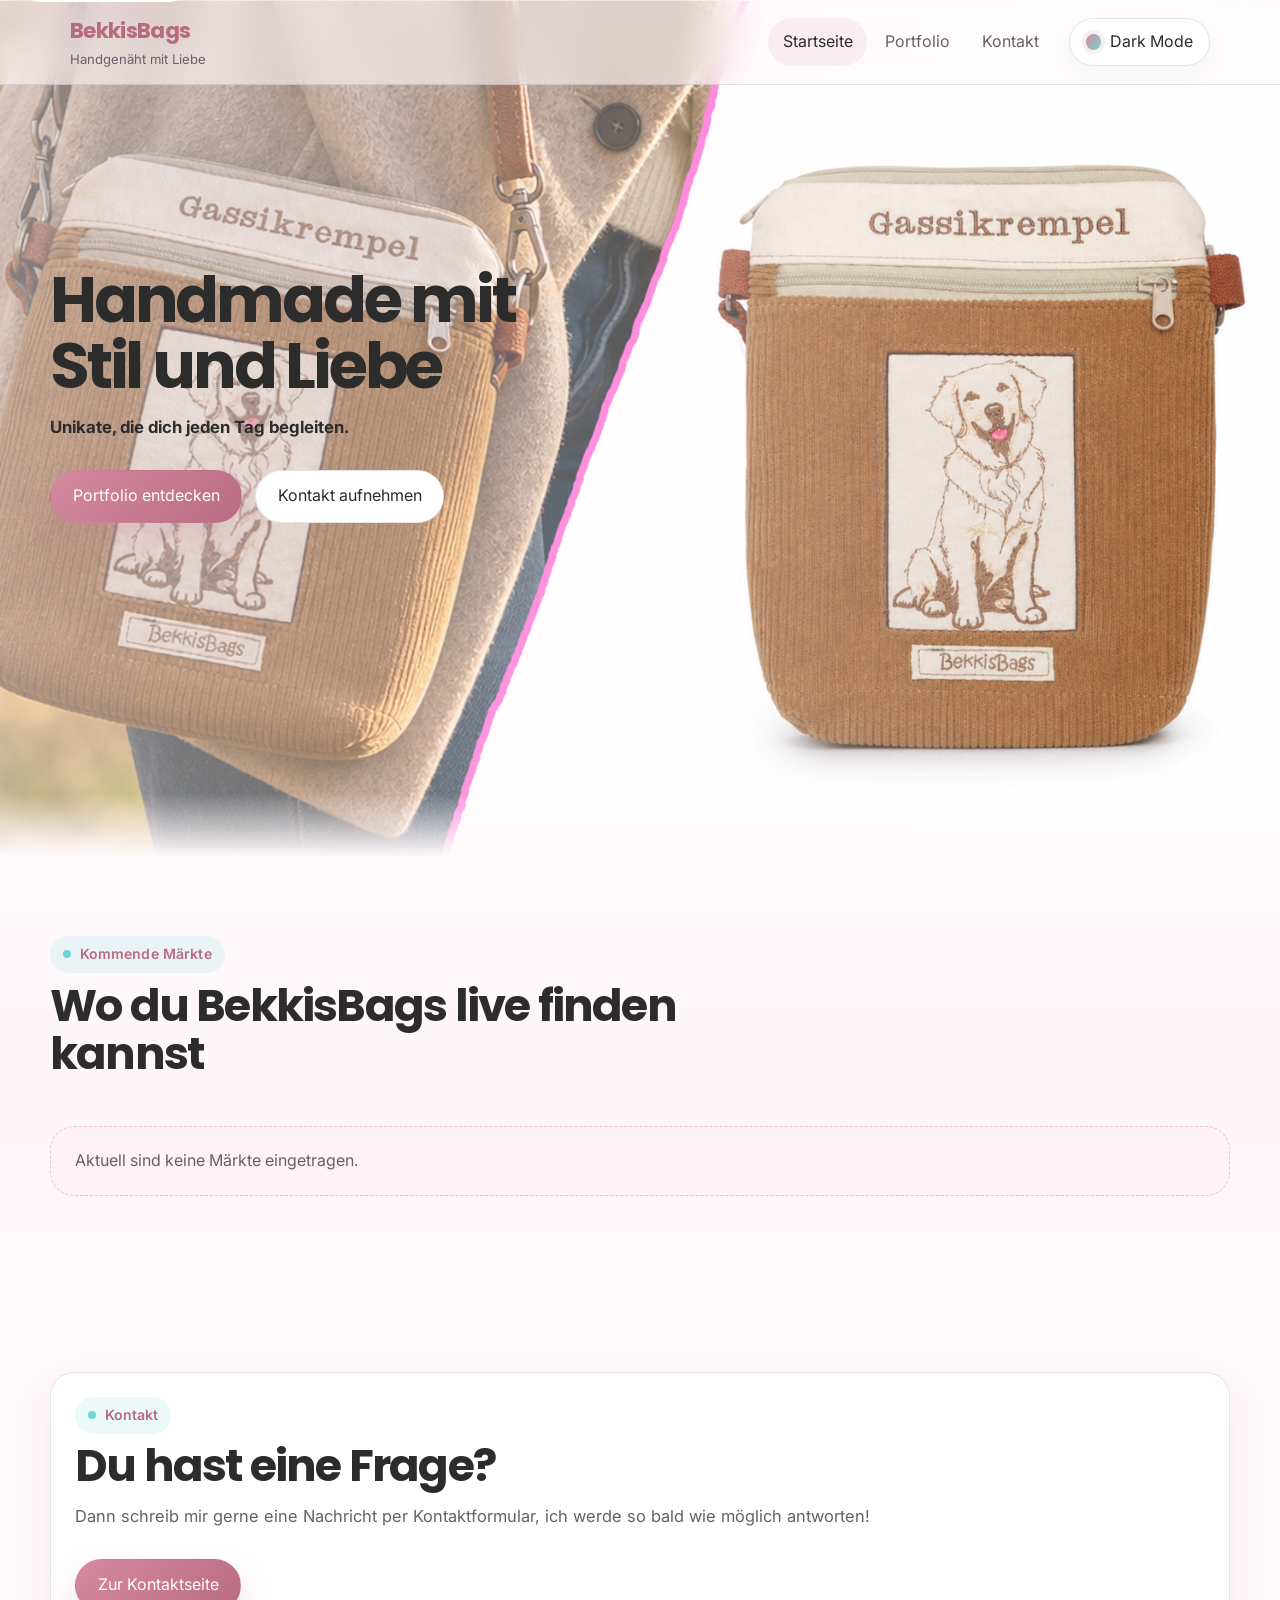
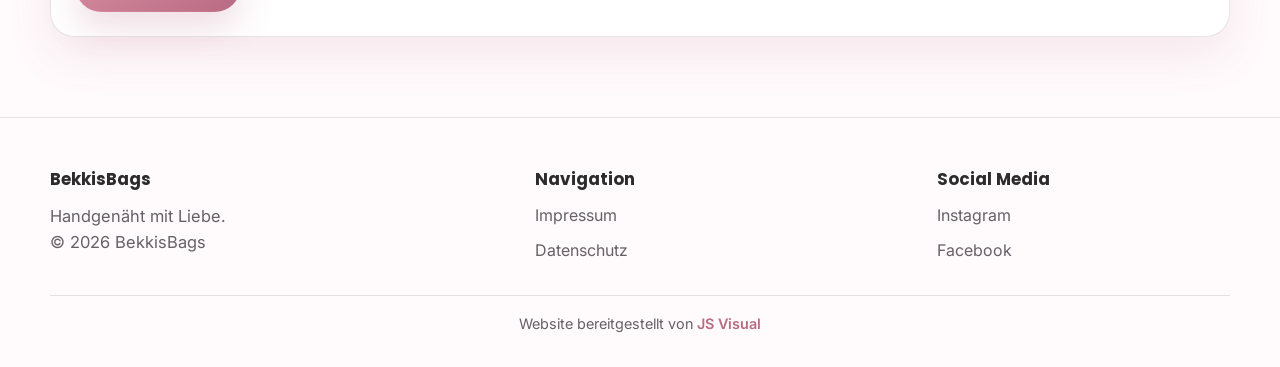
==== commit 93112a1e: "Update index.html" ====
--- a/index.html
+++ b/index.html
@@ -130,11 +130,11 @@
       </div>
     </div>
       <p class="footer-credit">
+        Website bereitgestellt von
           <a href="https://js-visual.com" target="_blank" rel="noopener noreferrer">
-            Website bereitgestellt von JS Visual
+            JS Visual
           </a>
       </p>
   </footer>
 </body>
 </html>
-
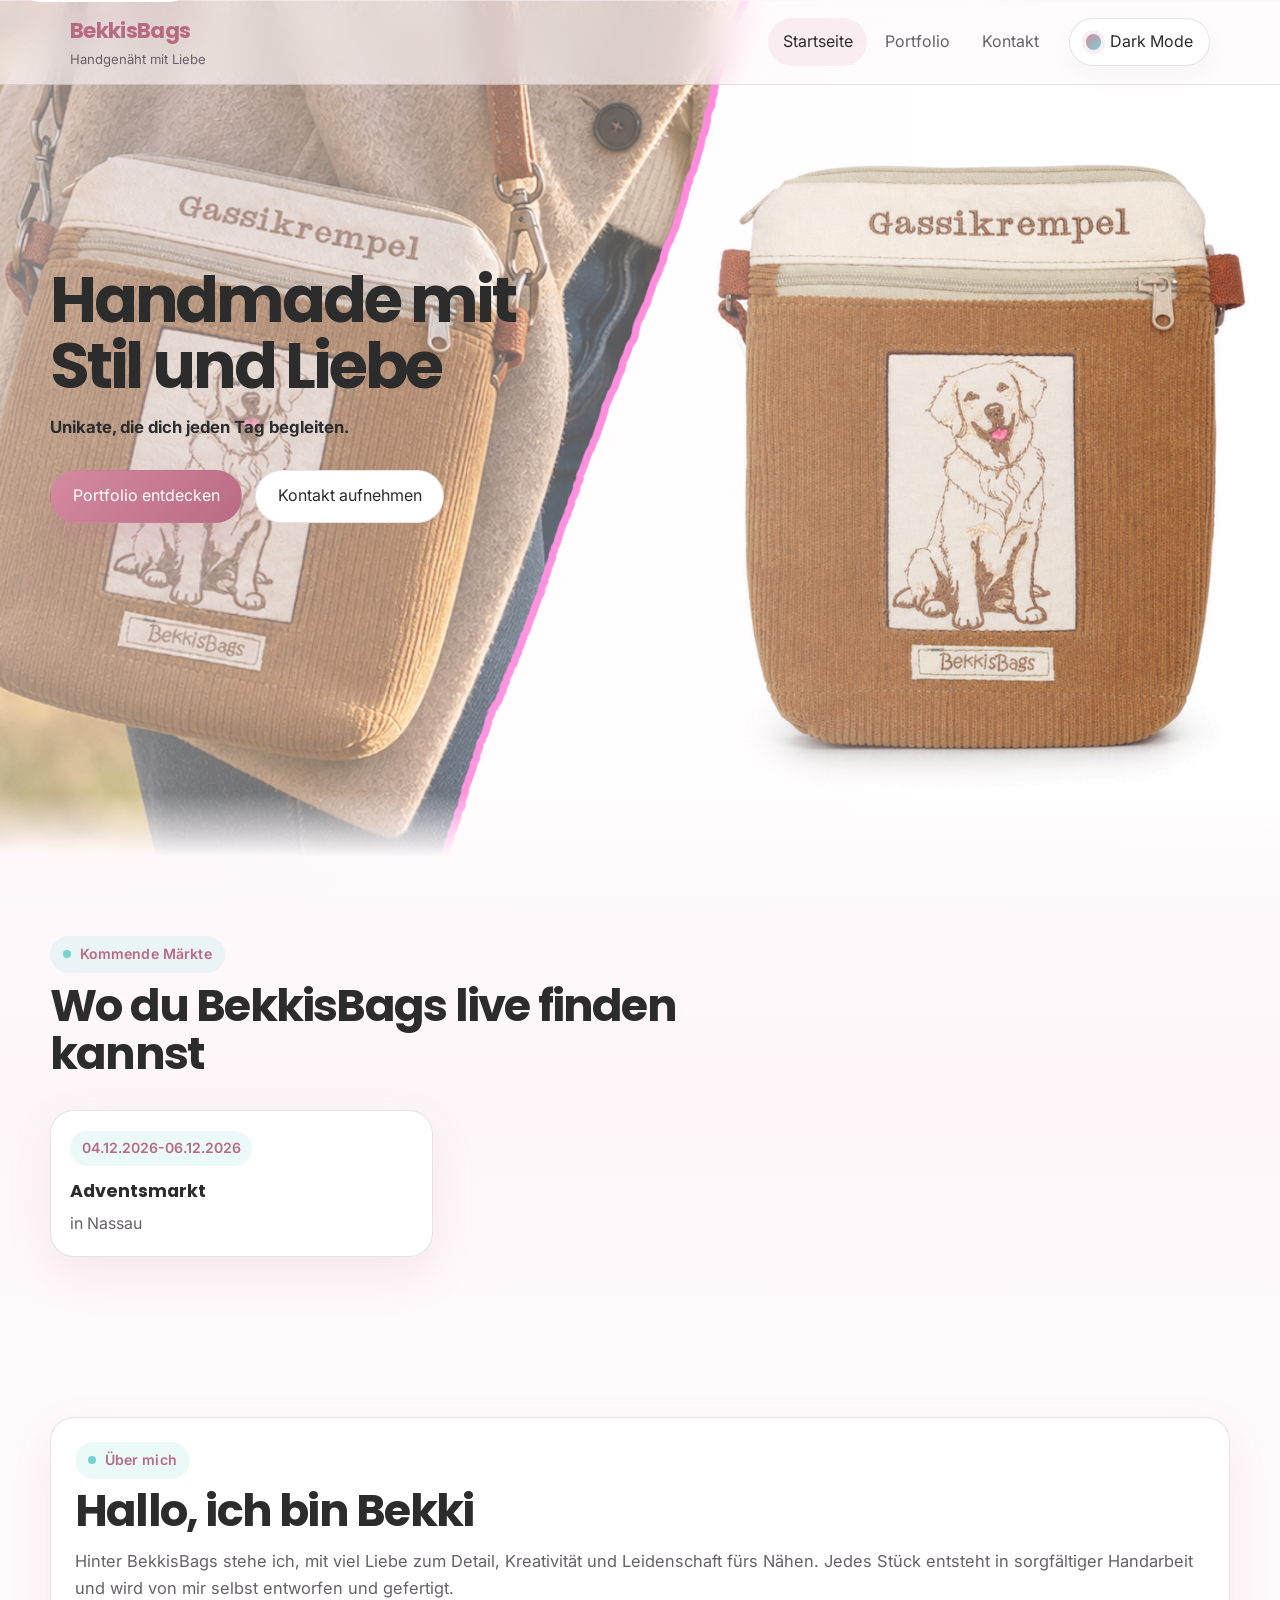
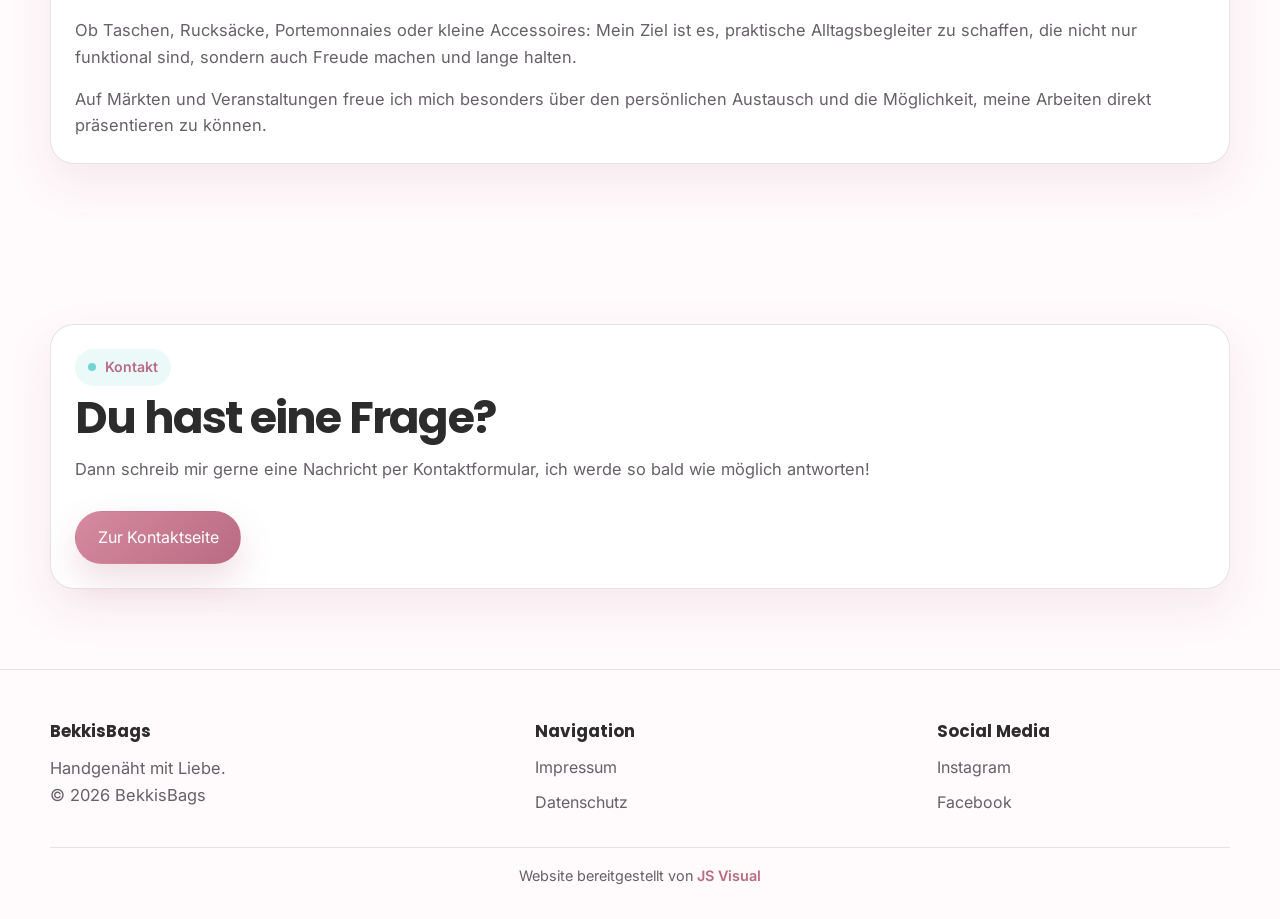
==== commit 090755e1: "Update index.html" ====
--- a/index.html
+++ b/index.html
@@ -85,6 +85,33 @@
       </div>
     </section>
 
+<section class="section">
+  <div class="container">
+    <div class="panel">
+      <span class="eyebrow">Über mich</span>
+      <h2 class="section__title">Hallo, ich bin Bekki</h2>
+
+      <p class="section__intro">
+        Hinter BekkisBags stehe ich, mit viel Liebe zum Detail, Kreativität
+        und Leidenschaft fürs Nähen. Jedes Stück entsteht in sorgfältiger
+        Handarbeit und wird von mir selbst entworfen und gefertigt.
+      </p>
+
+      <p class="section__intro" style="margin-top: 1rem;">
+        Ob Taschen, Rucksäcke, Portemonnaies oder kleine Accessoires:
+        Mein Ziel ist es, praktische Alltagsbegleiter zu schaffen, die nicht
+        nur funktional sind, sondern auch Freude machen und lange halten.
+      </p>
+
+      <p class="section__intro" style="margin-top: 1rem;">
+        Auf Märkten und Veranstaltungen freue ich mich besonders über den
+        persönlichen Austausch und die Möglichkeit, meine Arbeiten direkt
+        präsentieren zu können.
+      </p>
+    </div>
+  </div>
+</section>
+    
     <section class="section">
       <div class="container">
         <div class="panel">
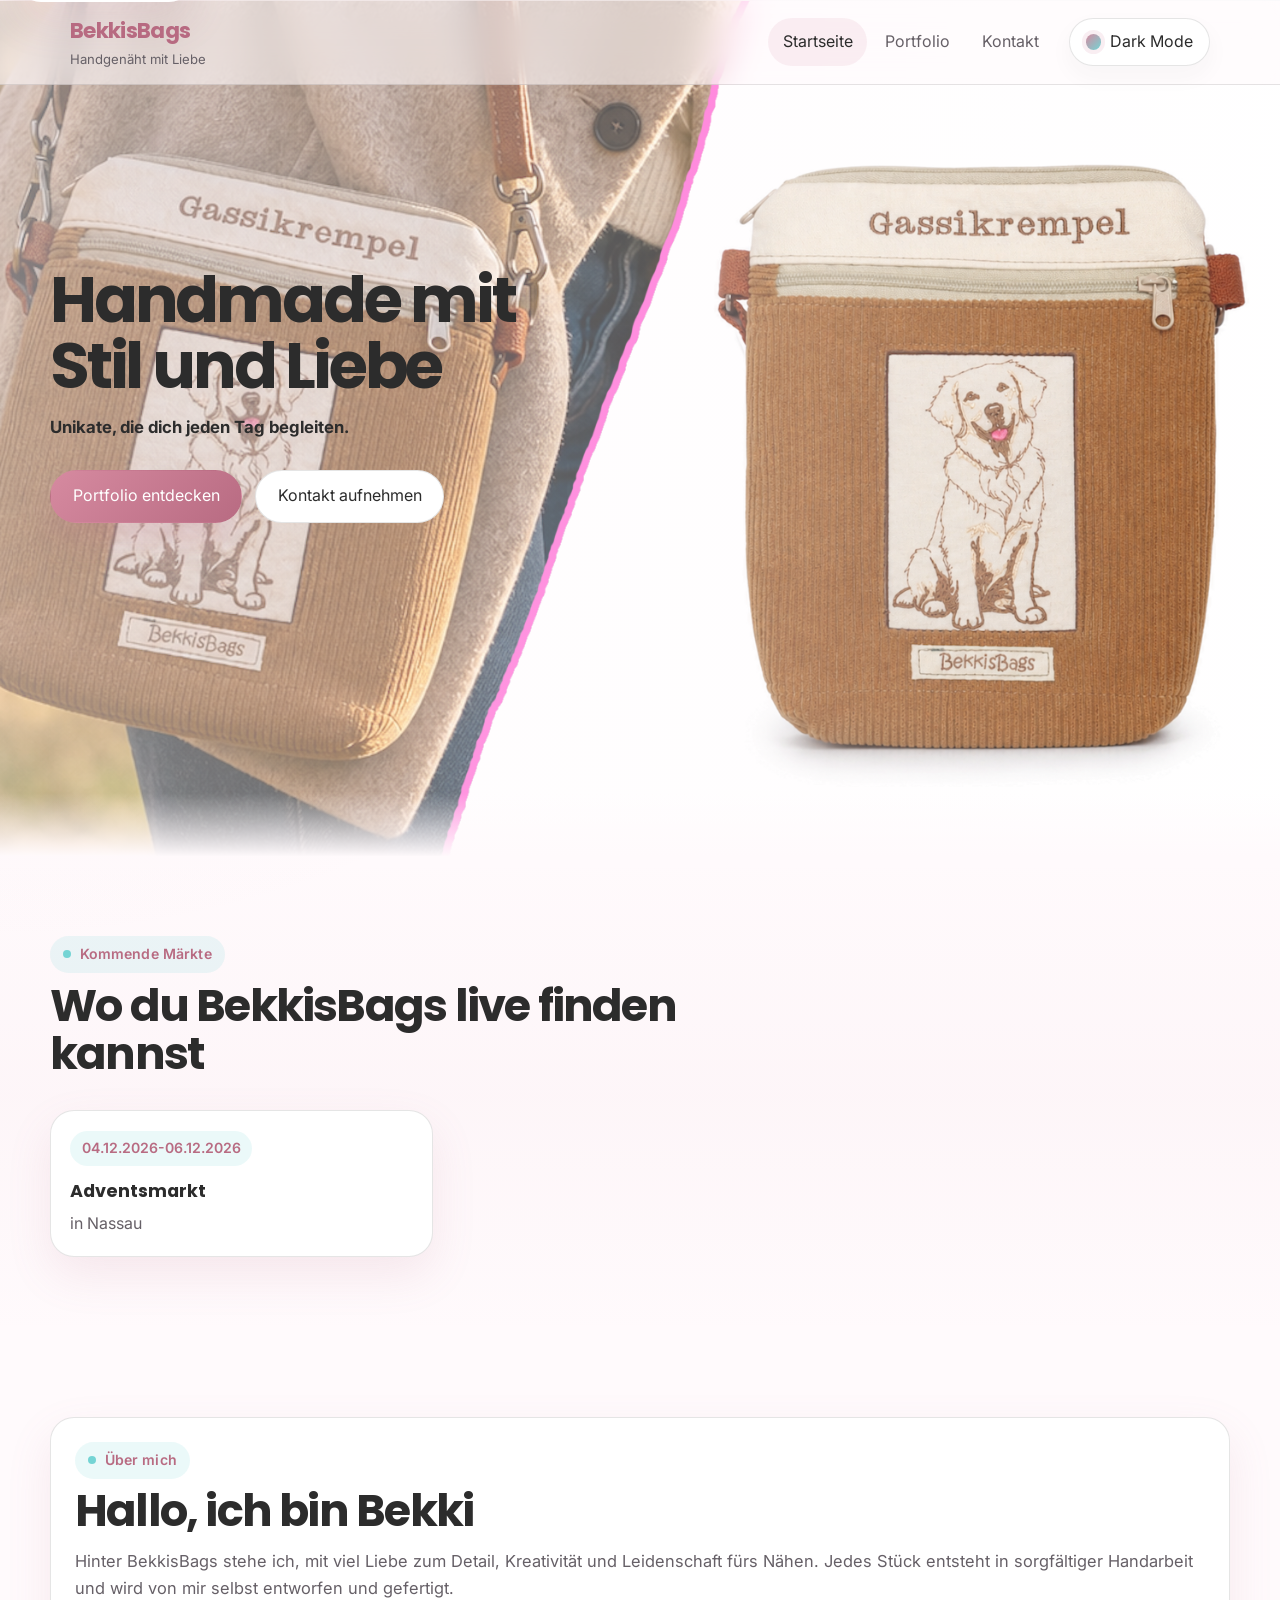
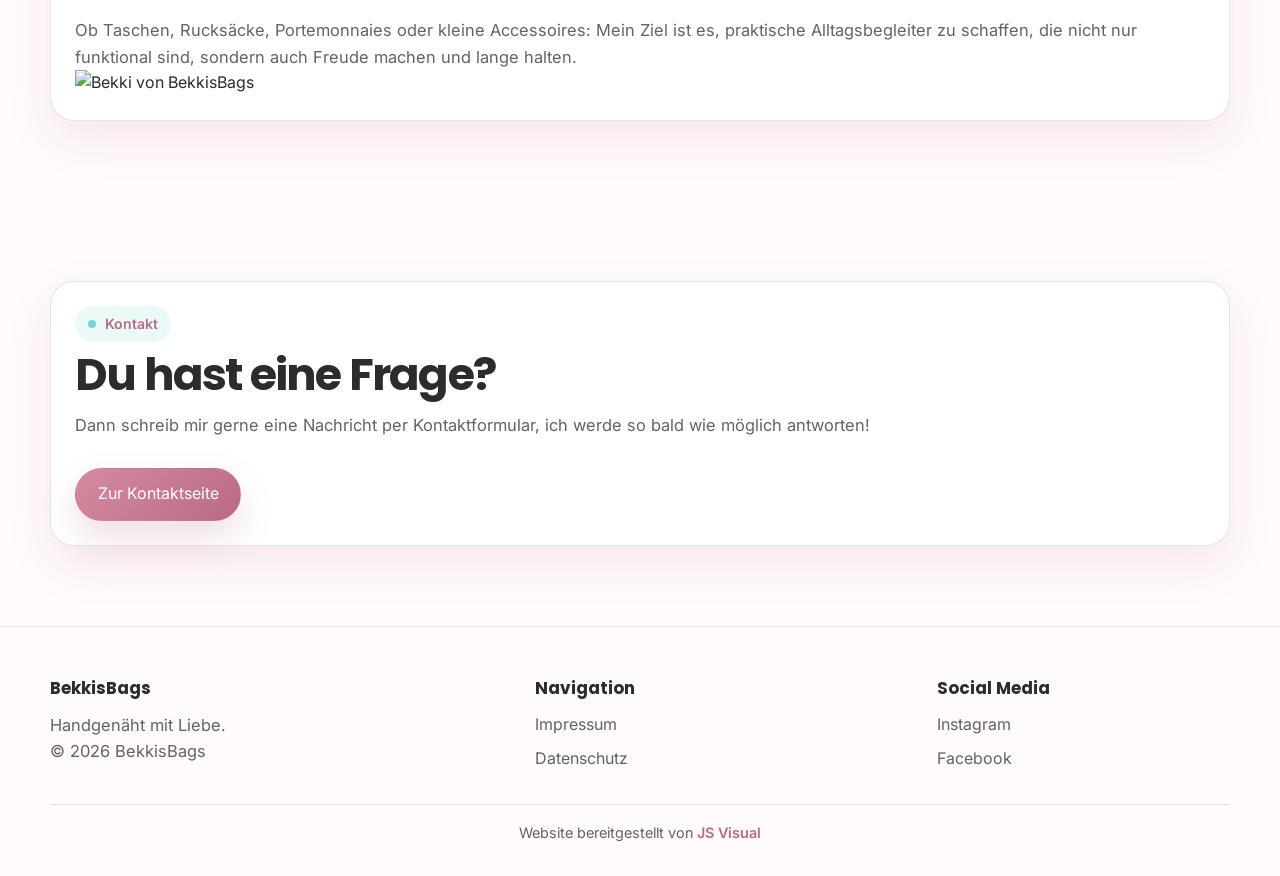
==== commit 6aaca6e5: "Update index.html" ====
--- a/index.html
+++ b/index.html
@@ -87,27 +87,27 @@
 
 <section class="section">
   <div class="container">
-    <div class="panel">
-      <span class="eyebrow">Über mich</span>
-      <h2 class="section__title">Hallo, ich bin Bekki</h2>
+    <div class="panel about-panel">
+      <div class="about-panel__content">
+        <span class="eyebrow">Über mich</span>
+        <h2 class="section__title">Hallo, ich bin Bekki</h2>
 
-      <p class="section__intro">
-        Hinter BekkisBags stehe ich, mit viel Liebe zum Detail, Kreativität
-        und Leidenschaft fürs Nähen. Jedes Stück entsteht in sorgfältiger
-        Handarbeit und wird von mir selbst entworfen und gefertigt.
-      </p>
+        <p class="section__intro">
+          Hinter BekkisBags stehe ich, mit viel Liebe zum Detail, Kreativität
+          und Leidenschaft fürs Nähen. Jedes Stück entsteht in sorgfältiger
+          Handarbeit und wird von mir selbst entworfen und gefertigt.
+        </p>
 
-      <p class="section__intro" style="margin-top: 1rem;">
-        Ob Taschen, Rucksäcke, Portemonnaies oder kleine Accessoires:
-        Mein Ziel ist es, praktische Alltagsbegleiter zu schaffen, die nicht
-        nur funktional sind, sondern auch Freude machen und lange halten.
-      </p>
+        <p class="section__intro" style="margin-top: 1rem;">
+          Ob Taschen, Rucksäcke, Portemonnaies oder kleine Accessoires:
+          Mein Ziel ist es, praktische Alltagsbegleiter zu schaffen, die nicht
+          nur funktional sind, sondern auch Freude machen und lange halten.
+        </p>
+      </div>
 
-      <p class="section__intro" style="margin-top: 1rem;">
-        Auf Märkten und Veranstaltungen freue ich mich besonders über den
-        persönlichen Austausch und die Möglichkeit, meine Arbeiten direkt
-        präsentieren zu können.
-      </p>
+      <div class="about-panel__image">
+        <img src="assets/images/about/bekki.jpg" alt="Bekki von BekkisBags">
+      </div>
     </div>
   </div>
 </section>
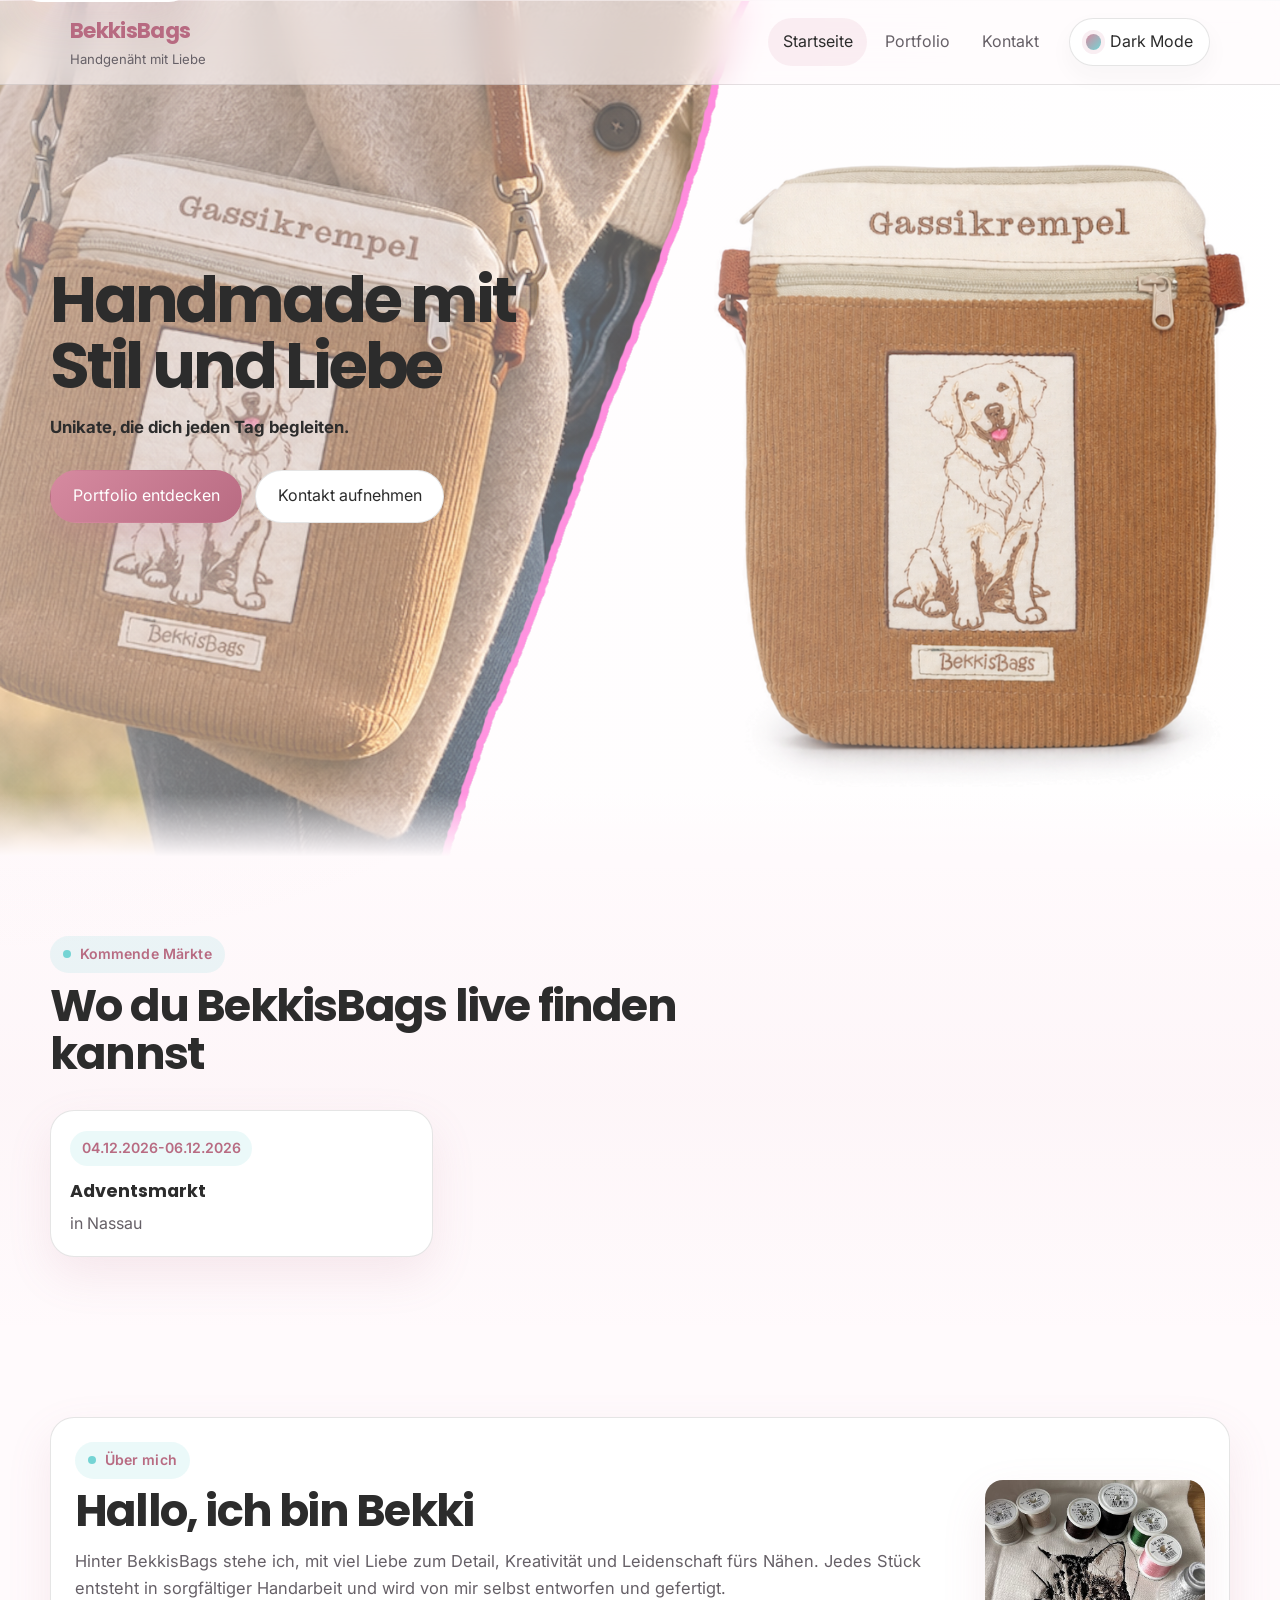
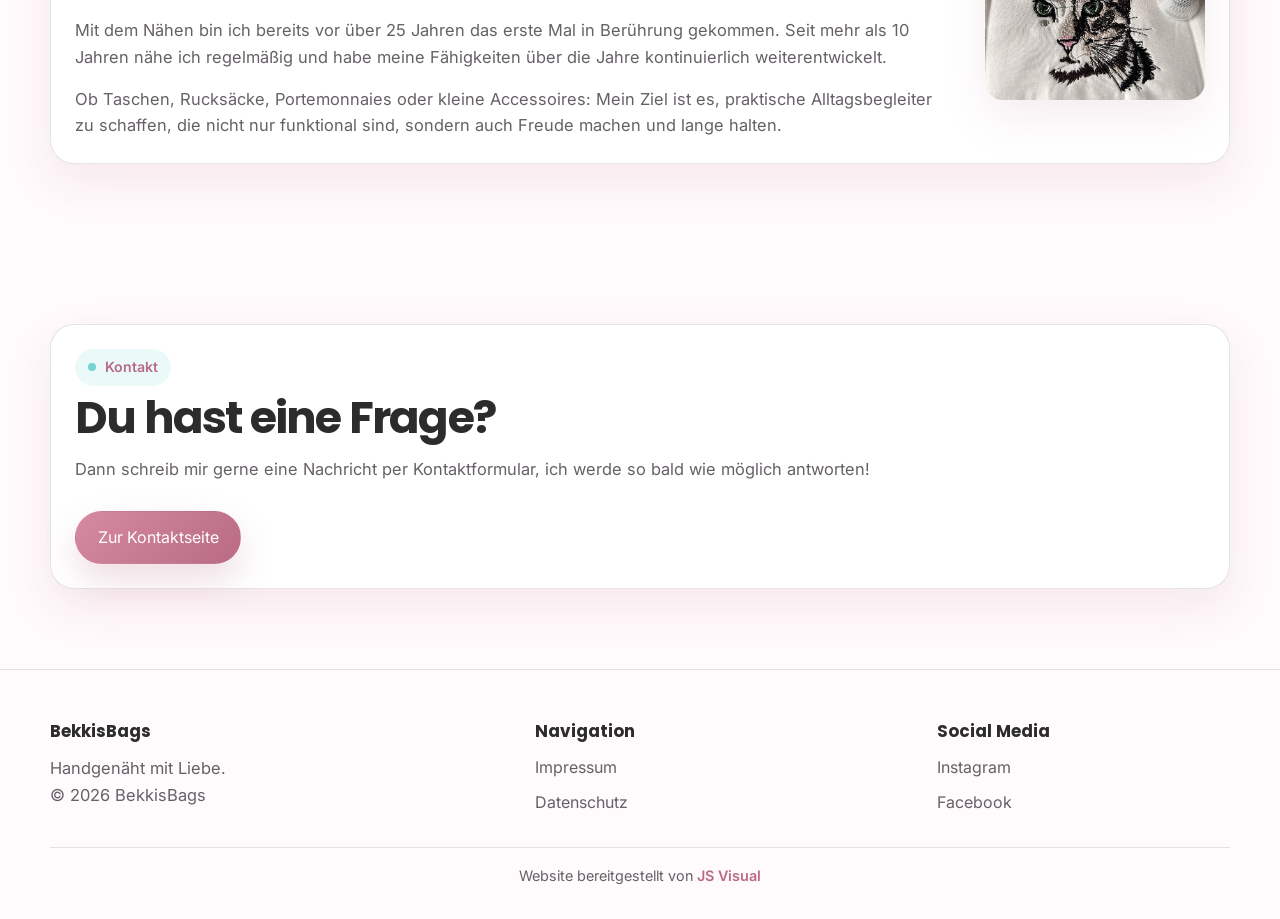
==== commit df8d75b9: "Update index.html" ====
--- a/index.html
+++ b/index.html
@@ -99,6 +99,12 @@
         </p>
 
         <p class="section__intro" style="margin-top: 1rem;">
+          Mit dem Nähen bin ich bereits vor über 25 Jahren das erste Mal in
+          Berührung gekommen. Seit mehr als 10 Jahren nähe ich regelmäßig und
+          habe meine Fähigkeiten über die Jahre kontinuierlich weiterentwickelt.
+        </p>
+        
+        <p class="section__intro" style="margin-top: 1rem;">
           Ob Taschen, Rucksäcke, Portemonnaies oder kleine Accessoires:
           Mein Ziel ist es, praktische Alltagsbegleiter zu schaffen, die nicht
           nur funktional sind, sondern auch Freude machen und lange halten.
--- a/css/style.css
+++ b/css/style.css
@@ -1096,3 +1096,30 @@
 .footer-credit a:hover {
   color: var(--primary);
 }
+
+.about-panel {
+  display: grid;
+  grid-template-columns: 1fr 220px;
+  gap: 2rem;
+  align-items: center;
+}
+
+.about-panel__image img {
+  width: 100%;
+  aspect-ratio: 1;
+  object-fit: cover;
+  border-radius: 18px;
+  box-shadow: var(--shadow);
+}
+
+@media (max-width: 640px) {
+  .about-panel {
+    grid-template-columns: 1fr;
+  }
+
+  .about-panel__image {
+    order: -1;
+    max-width: 220px;
+    margin: 0 auto;
+  }
+}
